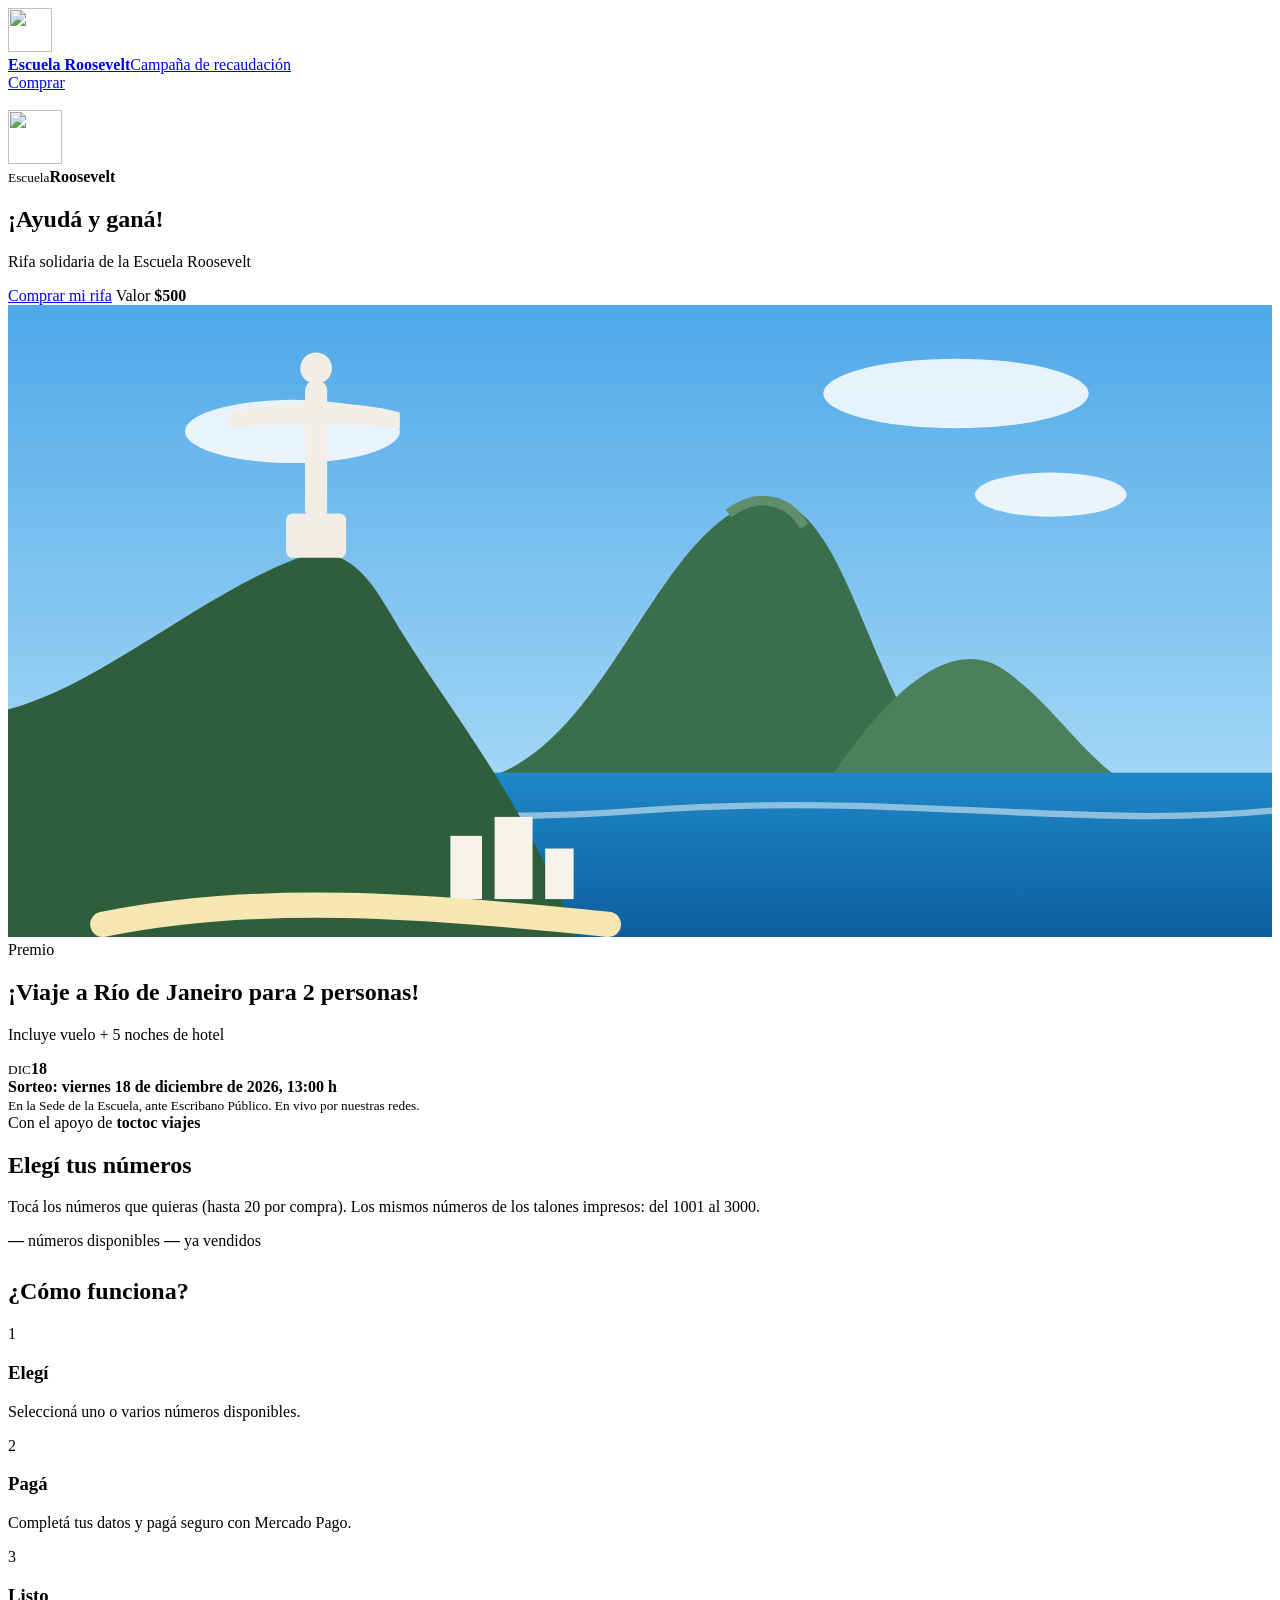
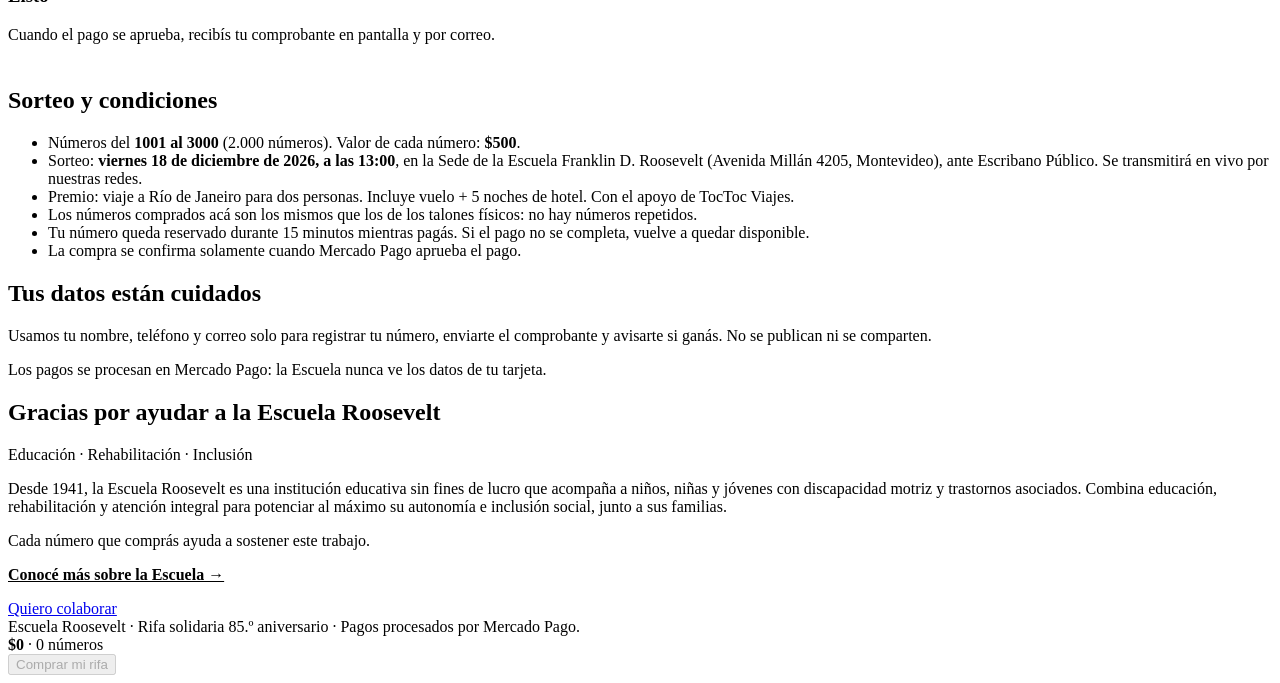
==== index.html @ 17afc17a "Add files via upload" ====
<!doctype html>
<html lang="es-UY">
<head>
  <meta charset="utf-8">
  <meta name="viewport" content="width=device-width, initial-scale=1, viewport-fit=cover">
  <title>¡Ayudá y ganá! · Rifa Escuela Roosevelt</title>
  <meta name="description" content="Rifa solidaria por los 85 años de la Escuela Roosevelt. Ganá un viaje a Río de Janeiro para dos personas. Cada número $500.">
  <meta property="og:title" content="¡Ayudá y ganá! · Rifa Escuela Roosevelt">
  <meta property="og:description" content="Viaje a Río de Janeiro para 2 personas. Elegí tu número desde $500 y pagá con Mercado Pago.">
  <meta property="og:type" content="website">
  <meta property="og:image" content="img/compartir.jpg">
  <meta name="theme-color" content="#0B3D91">
  <link rel="icon" href="img/logo.svg" type="image/svg+xml">
  <link rel="preconnect" href="https://fonts.googleapis.com">
  <link rel="preconnect" href="https://fonts.gstatic.com" crossorigin>
  <link href="https://fonts.googleapis.com/css2?family=Baloo+2:wght@700;800&family=Kaushan+Script&family=Nunito:wght@600;700;800&display=swap" rel="stylesheet">
  <link rel="stylesheet" href="css/estilos.css">
</head>
<body>
  <div id="vista-previa" class="banda-aviso" hidden>Vista previa: la página todavía no está conectada a la planilla. No se pueden hacer compras.</div>

  <header class="barra">
    <div class="contenedor">
      <a class="marca" href="./">
        <img src="img/logo.svg" alt="" width="44" height="44">
        <div><b>Escuela Roosevelt</b><span>Campaña de recaudación</span></div>
      </a>
      <nav>
        <a href="#numeros" class="btn btn-pri">Comprar</a>
      </nav>
    </div>
  </header>

  <main id="compra">
    <section class="heroe">
      <img class="hoja h1" src="img/hoja.svg" alt="">
      <img class="hoja h3" src="img/hoja.svg" alt="">
      <img class="hoja h2" src="img/hoja.svg" alt="">
      <div class="contenedor">
        <div>
          <div class="logo-escuela">
            <img src="img/logo.svg" alt="" width="54" height="54">
            <div><small>Escuela</small><b>Roosevelt</b></div>
          </div>
          <h1>¡Ayudá y ganá!</h1>
          <p class="sub"><span class="pildora">Rifa solidaria de la Escuela Roosevelt</span></p>
          <div class="heroe-acciones">
            <a href="#numeros" class="btn btn-pri btn-grande">Comprar mi rifa</a>
            <span class="precio-chip">Valor <b>$500</b></span>
          </div>
        </div>

        <aside class="premio" aria-labelledby="titulo-premio">
          <div class="postal">
            <svg viewBox="0 0 400 200" preserveAspectRatio="xMidYMid slice" aria-hidden="true">
              <defs>
                <linearGradient id="cielo" x1="0" y1="0" x2="0" y2="1"><stop offset="0" stop-color="#4FA8E8"/><stop offset="1" stop-color="#BFE6FA"/></linearGradient>
                <linearGradient id="mar" x1="0" y1="0" x2="0" y2="1"><stop offset="0" stop-color="#1E88C8"/><stop offset="1" stop-color="#0E5E9C"/></linearGradient>
              </defs>
              <rect width="400" height="200" fill="url(#cielo)"/>
              <g fill="#fff" opacity=".85"><ellipse cx="90" cy="40" rx="34" ry="10"/><ellipse cx="300" cy="28" rx="42" ry="11"/><ellipse cx="330" cy="60" rx="24" ry="7"/></g>
              <path d="M150 150 C190 140 205 70 238 62 C262 58 270 110 290 140 L300 150 Z" fill="#3B6E4C"/>
              <path d="M228 66 C236 60 246 60 252 70" stroke="#5E8F6A" stroke-width="3" fill="none"/>
              <path d="M260 150 C280 120 300 104 316 116 C330 126 340 142 352 150 Z" fill="#4C805A"/>
              <rect y="148" width="400" height="52" fill="url(#mar)"/>
              <path d="M0 160 C60 154 120 166 200 160 C280 154 340 166 400 160" stroke="#fff" stroke-width="2" opacity=".5" fill="none"/>
              <path d="M0 200 V128 C30 120 60 92 92 80 C104 76 112 82 120 96 C140 130 160 150 180 200 Z" fill="#2E5E3C"/>
              <g fill="#F2EEE6">
                <rect x="94" y="24" width="7" height="44" rx="3"/>
                <path d="M70 34 C84 30 110 30 124 34 L124 39 C110 37 84 37 70 39 Z"/>
                <circle cx="97.5" cy="20" r="5"/>
                <rect x="88" y="66" width="19" height="14" rx="2"/>
              </g>
              <g fill="#F7F3EA">
                <rect x="140" y="168" width="10" height="20"/><rect x="154" y="162" width="12" height="26"/><rect x="170" y="172" width="9" height="16"/>
              </g>
              <path d="M30 196 C80 186 130 190 190 196" stroke="#F7E7B0" stroke-width="8" stroke-linecap="round" fill="none"/>
            </svg>
            <img src="img/premio.jpg" alt="Río de Janeiro" onerror="this.remove()">
          </div>
          <div class="kicker">Premio</div>
          <h2 id="titulo-premio">¡Viaje a Río de Janeiro para 2 personas!</h2>
          <p class="incluye">Incluye vuelo + 5 noches de hotel</p>
          <div class="sorteo-fecha">
            <div class="cal" aria-hidden="true"><small>DIC</small><b>18</b></div>
            <div><b>Sorteo: viernes 18 de diciembre de 2026, 13:00 h</b><br><small>En la Sede de la Escuela, ante Escribano Público. En vivo por nuestras redes.</small></div>
          </div>
          <div class="apoyo">Con el apoyo de <b>toc<span>toc</span> viajes</b></div>
        </aside>
      </div>
    </section>

    <section class="seccion" id="numeros">
      <div class="contenedor">
        <h2>Elegí tus números</h2>
        <p class="bajada">Tocá los números que quieras (hasta 20 por compra). Los mismos números de los talones impresos: del 1001 al 3000.</p>
        <div class="progreso" aria-live="polite">
          <div class="cifras">
            <span><b id="cifra-disp">—</b> números disponibles</span>
            <span><b id="cifra-vend">—</b> ya vendidos</span>
          </div>
          <div class="barra-prog" role="progressbar" aria-label="Números vendidos" aria-valuemin="0" aria-valuemax="2000" aria-valuenow="0"><i id="prog"></i></div>
        </div>
        <div class="tarjeta">
          <div id="grilla"></div>
        </div>
      </div>
    </section>

    <section class="seccion" style="padding-top:8px">
      <div class="contenedor">
        <h2>¿Cómo funciona?</h2>
        <div class="pasos">
          <div class="paso"><div class="nro">1</div><div><h3>Elegí</h3><p>Seleccioná uno o varios números disponibles.</p></div></div>
          <div class="paso"><div class="nro">2</div><div><h3>Pagá</h3><p>Completá tus datos y pagá seguro con Mercado Pago.</p></div></div>
          <div class="paso"><div class="nro">3</div><div><h3>Listo</h3><p>Cuando el pago se aprueba, recibís tu comprobante en pantalla y por correo.</p></div></div>
        </div>
      </div>
    </section>

    <section class="seccion" id="condiciones" style="padding-top:8px">
      <div class="contenedor dos-col">
        <div class="tarjeta">
          <h2>Sorteo y condiciones</h2>
          <ul class="condiciones">
            <li>Números del <b>1001 al 3000</b> (2.000 números). Valor de cada número: <b>$500</b>.</li>
            <li>Sorteo: <b>viernes 18 de diciembre de 2026, a las 13:00</b>, en la Sede de la Escuela Franklin D. Roosevelt (Avenida Millán 4205, Montevideo), ante Escribano Público. Se transmitirá en vivo por nuestras redes.</li>
            <li>Premio: viaje a Río de Janeiro para dos personas. Incluye vuelo + 5 noches de hotel. Con el apoyo de TocToc Viajes.</li>
            <li>Los números comprados acá son los mismos que los de los talones físicos: no hay números repetidos.</li>
            <li>Tu número queda reservado durante 15 minutos mientras pagás. Si el pago no se completa, vuelve a quedar disponible.</li>
            <li>La compra se confirma solamente cuando Mercado Pago aprueba el pago.</li>
          </ul>
        </div>
        <div class="tarjeta">
          <h2>Tus datos están cuidados</h2>
          <p>Usamos tu nombre, teléfono y correo solo para registrar tu número, enviarte el comprobante y avisarte si ganás. No se publican ni se comparten.</p>
          <p>Los pagos se procesan en Mercado Pago: la Escuela nunca ve los datos de tu tarjeta.</p>
          <p id="contacto-wa" hidden>¿Dudas? <a target="_blank" rel="noopener">Escribinos por WhatsApp</a>.</p>
        </div>
      </div>
    </section>

    <section class="seccion escuela-banda">
      <div class="contenedor">
        <h2>Gracias por ayudar a la Escuela Roosevelt</h2>
        <p class="lema">Educación · Rehabilitación · Inclusión</p>
        <p>Desde 1941, la Escuela Roosevelt es una institución educativa sin fines de lucro que acompaña a niños, niñas y jóvenes con discapacidad motriz y trastornos asociados. Combina educación, rehabilitación y atención integral para potenciar al máximo su autonomía e inclusión social, junto a sus familias.</p>
        <p>Cada número que comprás ayuda a sostener este trabajo.</p>
        <p><a href="https://escuelaroosevelt.org.uy/" target="_blank" rel="noopener" style="color:var(--amarillo);font-weight:800">Conocé más sobre la Escuela →</a></p>
        <a href="https://escuelaroosevelt.org.uy/donaciones/" target="_blank" rel="noopener" class="btn btn-pri">Quiero colaborar</a>
      </div>
    </section>
  </main>

  <main id="resultado" class="resultado" hidden>
    <div class="contenedor" id="resultado-contenido"></div>
  </main>

  <footer class="pie">
    <div class="contenedor">
      Escuela Roosevelt · Rifa solidaria 85.º aniversario · Pagos procesados por Mercado Pago.
    </div>
  </footer>

  <div class="carrito" id="carrito" aria-live="polite">
    <div class="contenedor">
      <div class="resumen">
        <div><b id="carrito-total">$0</b> · <span id="carrito-cant">0 números</span></div>
        <div class="chips" id="carrito-chips"></div>
      </div>
      <button class="btn btn-pri btn-grande" id="btn-comprar" disabled>Comprar mi rifa</button>
    </div>
  </div>

  <dialog id="dlg-datos" aria-labelledby="dlg-titulo">
    <div class="dlg-cab">
      <div><div class="paso-ind">Paso 2 de 3</div><h2 id="dlg-titulo">Tus datos</h2></div>
      <button class="cerrar" type="button" aria-label="Cerrar" data-cerrar>×</button>
    </div>
    <form class="dlg-cuerpo" id="form-datos" novalidate>
      <div class="resumen-compra">
        <div class="fila"><span>Números</span><span id="dlg-numeros"></span></div>
        <div class="fila"><span>Total a pagar</span><span class="total" id="dlg-total"></span></div>
      </div>
      <div class="campo">
        <label for="f-nombre">Nombre y apellido</label>
        <input id="f-nombre" name="nombre" autocomplete="name" required maxlength="80">
      </div>
      <div class="campo">
        <label for="f-tel">Teléfono</label>
        <input id="f-tel" name="telefono" type="tel" inputmode="tel" autocomplete="tel" required placeholder="099 123 456" maxlength="25">
      </div>
      <div class="campo">
        <label for="f-email">Correo electrónico</label>
        <input id="f-email" name="email" type="email" inputmode="email" autocomplete="email" required maxlength="100">
        <small>Te enviamos el comprobante a este correo.</small>
      </div>
      <input class="trampa" name="web" tabindex="-1" autocomplete="off" aria-hidden="true">
      <label class="check" style="margin-bottom:16px"><input type="checkbox" id="f-acepto" required> Acepto que la Escuela use mis datos para registrar mi compra.</label>
      <button class="btn btn-pri btn-grande btn-bloque" type="submit" id="btn-pagar">Pagar con Mercado Pago</button>
      <p class="nota">Vas a ir a Mercado Pago para pagar. Tus números quedan reservados durante 15 minutos.</p>
    </form>
  </dialog>

  <script src="js/config.js"></script>
  <script src="js/comun.js"></script>
  <script src="js/publico.js"></script>
</body>
</html>
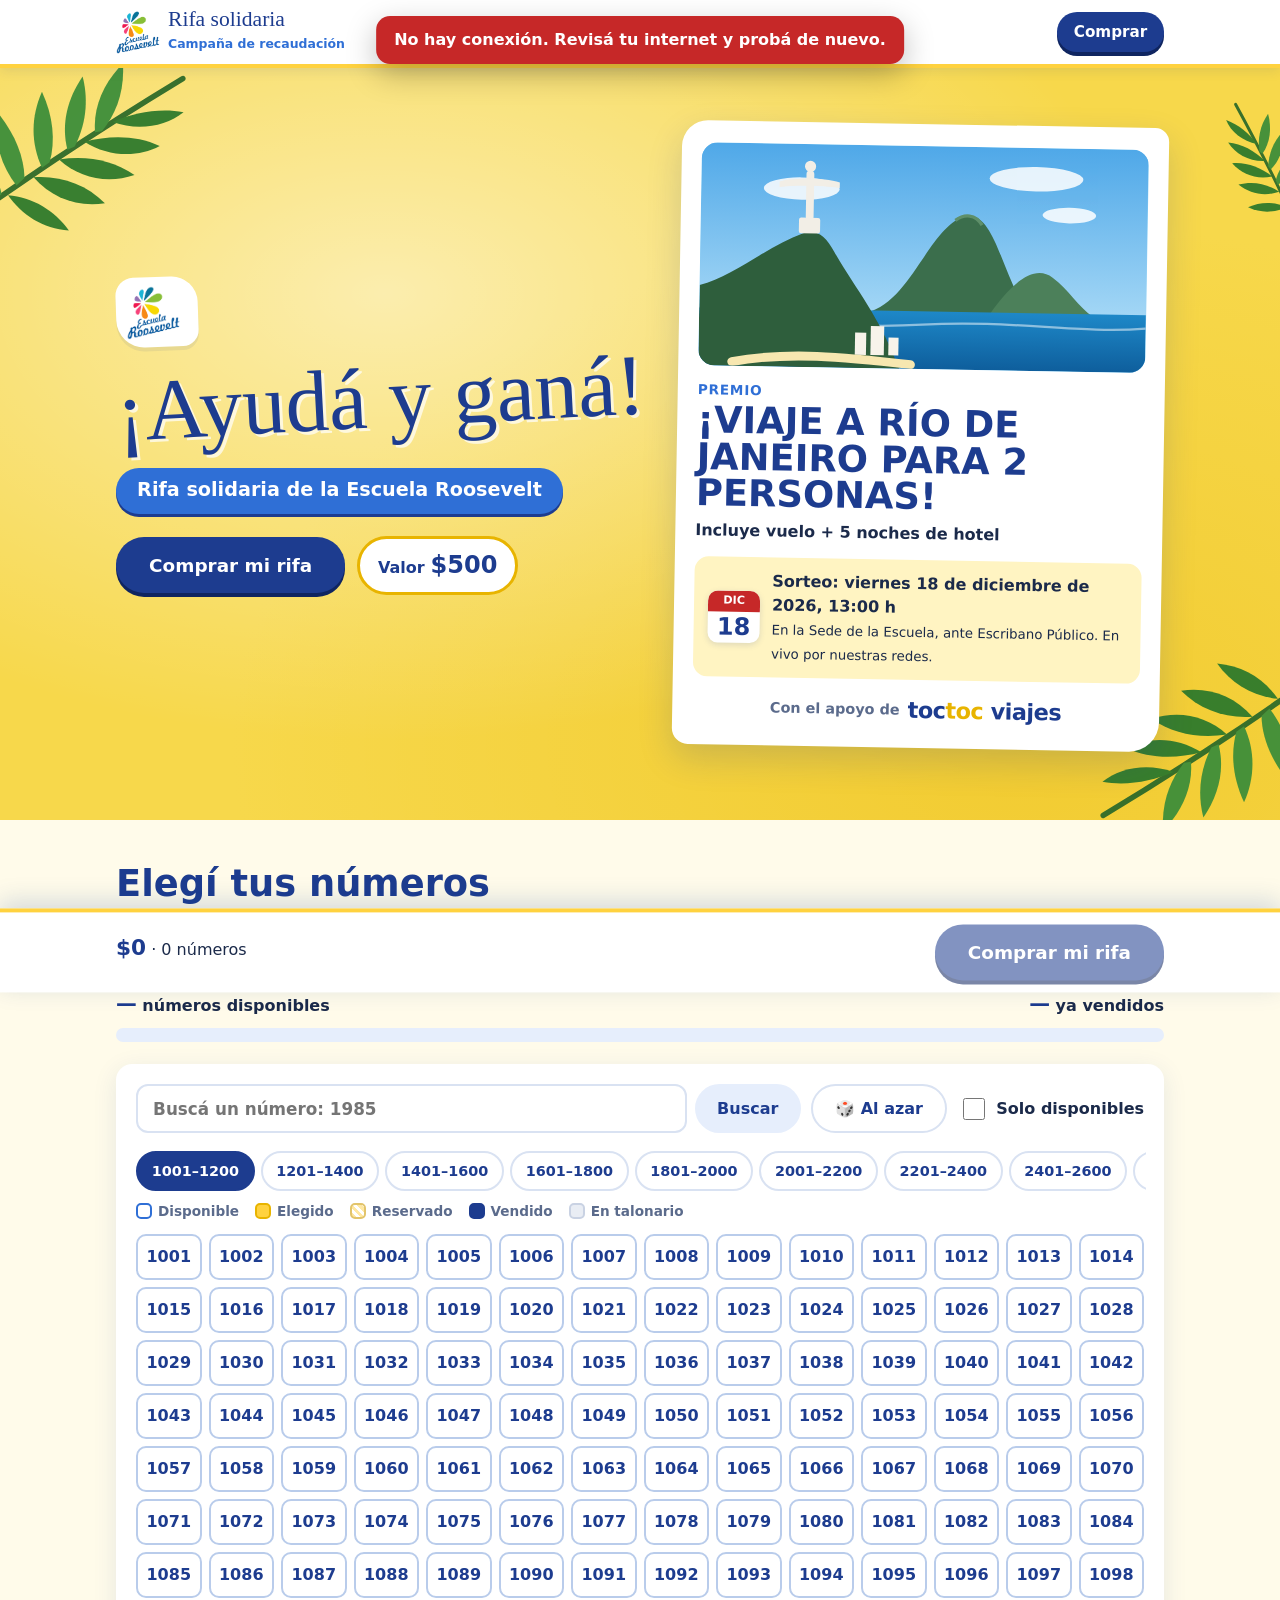
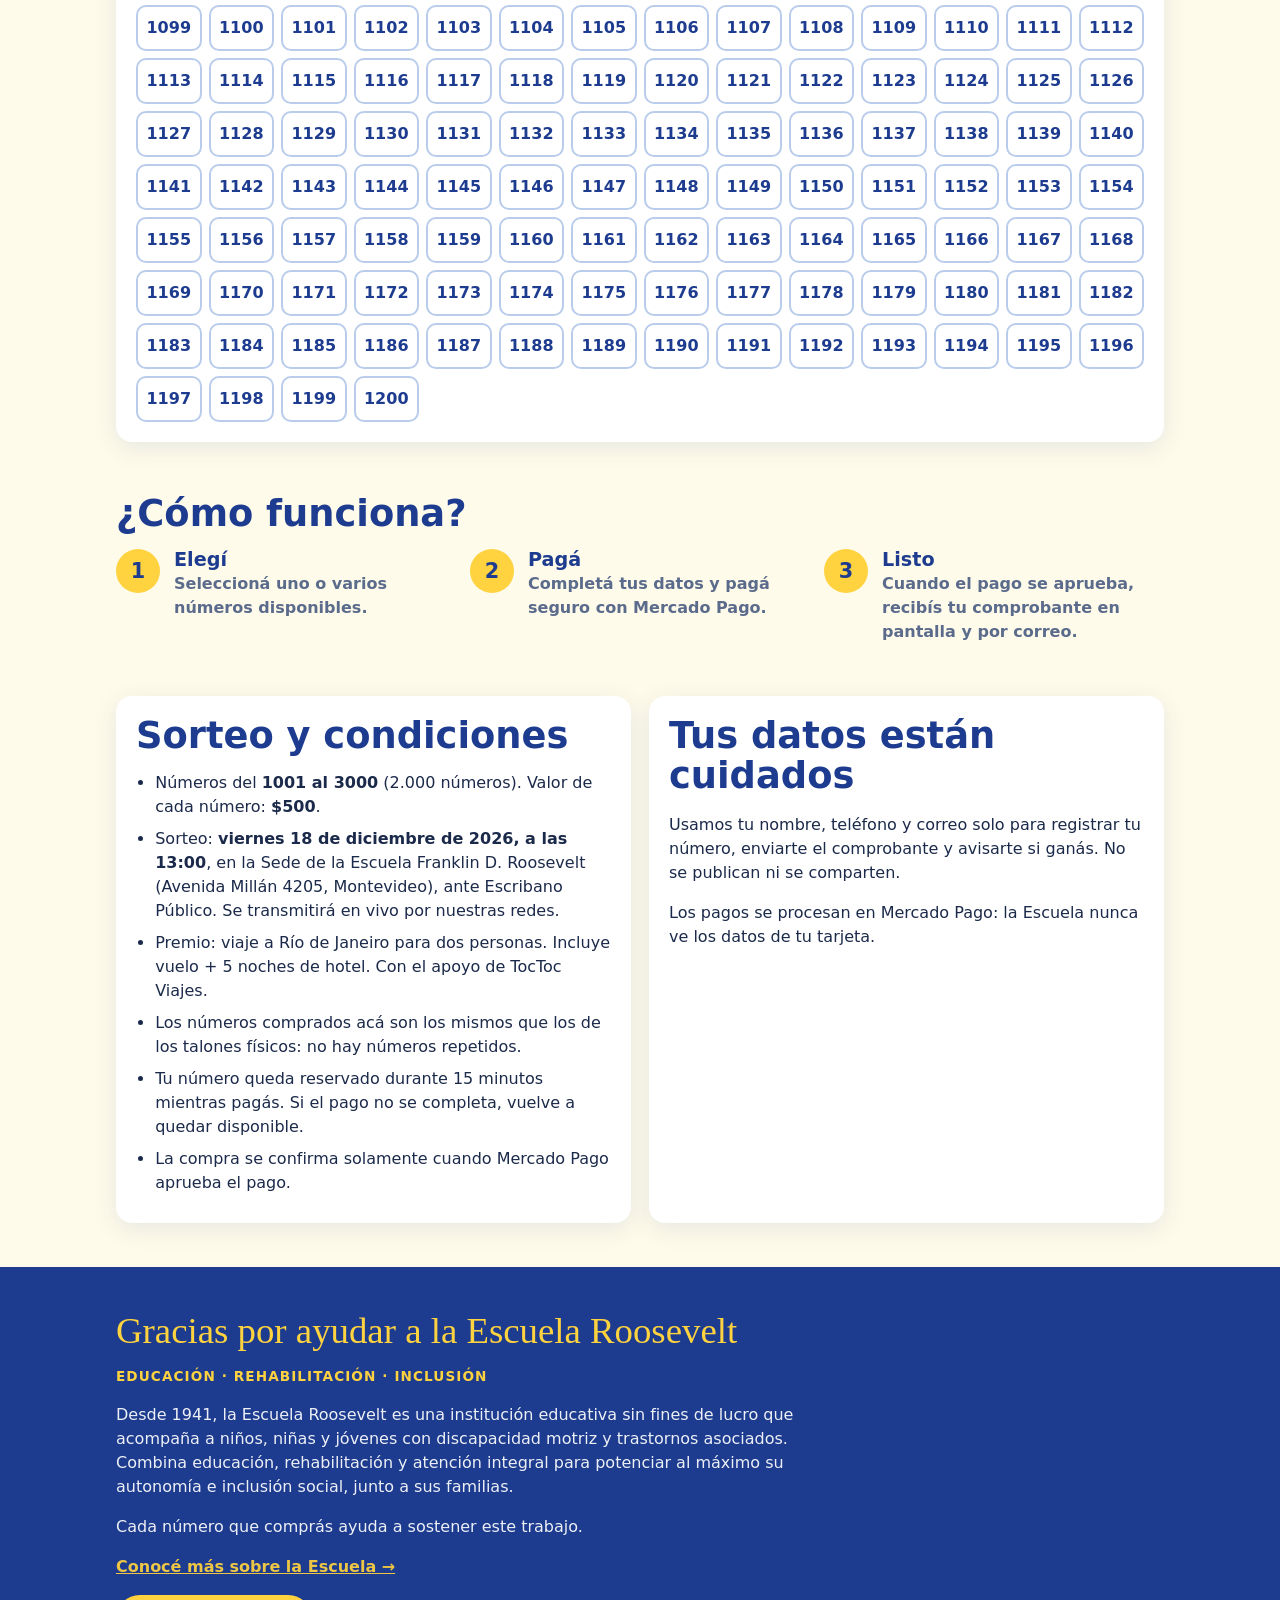
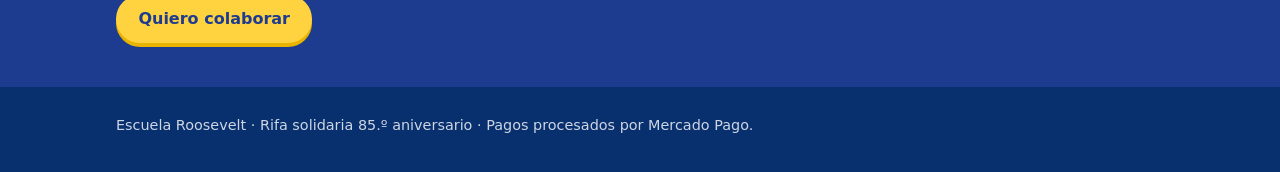
==== commit 0842f1b3: "Add files via upload" ====
--- a/index.html
+++ b/index.html
@@ -10,7 +10,7 @@
   <meta property="og:type" content="website">
   <meta property="og:image" content="img/compartir.jpg">
   <meta name="theme-color" content="#0B3D91">
-  <link rel="icon" href="img/logo.svg" type="image/svg+xml">
+  <link rel="icon" href="img/logo.png" type="image/png">
   <link rel="preconnect" href="https://fonts.googleapis.com">
   <link rel="preconnect" href="https://fonts.gstatic.com" crossorigin>
   <link href="https://fonts.googleapis.com/css2?family=Baloo+2:wght@700;800&family=Kaushan+Script&family=Nunito:wght@600;700;800&display=swap" rel="stylesheet">
@@ -22,8 +22,8 @@
   <header class="barra">
     <div class="contenedor">
       <a class="marca" href="./">
-        <img src="img/logo.svg" alt="" width="44" height="44">
-        <div><b>Escuela Roosevelt</b><span>Campaña de recaudación</span></div>
+        <img src="img/logo.png" alt="Escuela Roosevelt" width="52" height="52">
+        <div><b>Rifa solidaria</b><span>Campaña de recaudación</span></div>
       </a>
       <nav>
         <a href="#numeros" class="btn btn-pri">Comprar</a>
@@ -39,8 +39,7 @@
       <div class="contenedor">
         <div>
           <div class="logo-escuela">
-            <img src="img/logo.svg" alt="" width="54" height="54">
-            <div><small>Escuela</small><b>Roosevelt</b></div>
+            <img src="img/logo.png" alt="Escuela Roosevelt" width="150" height="151">
           </div>
           <h1>¡Ayudá y ganá!</h1>
           <p class="sub"><span class="pildora">Rifa solidaria de la Escuela Roosevelt</span></p>
--- a/css/estilos.css
+++ b/css/estilos.css
@@ -0,0 +1,400 @@
+:root {
+  /* Colores tomados del talón impreso */
+  --azul-osc: #1D3C8F;
+  --azul: #2F6FD6;
+  --azul-claro: #E6EEFC;
+  --amarillo: #FFD23F;
+  --amarillo-osc: #E8B400;
+  --amarillo-fondo: #F7D84B;
+  --amarillo-suave: #FFF4C2;
+  --blanco: #FFFFFF;
+  --fondo: #FFFBEA;
+  --texto: #1B2A4A;
+  --texto-suave: #5B6B8C;
+  --borde: #D9E2F2;
+  --verde: #1E8E3E;
+  --verde-claro: #E3F4E8;
+  --rojo: #C62828;
+  --rojo-claro: #FDECEC;
+  --gris: #A9B4C8;
+  --radio: 16px;
+  --sombra: 0 6px 24px rgba(11, 61, 145, .10);
+  --fuente-titulo: 'Baloo 2', 'Nunito', system-ui, sans-serif;
+  --fuente-script: 'Kaushan Script', 'Brush Script MT', cursive;
+  --fuente: 'Nunito', system-ui, -apple-system, 'Segoe UI', Roboto, sans-serif;
+}
+
+* { box-sizing: border-box; }
+html { scroll-behavior: smooth; }
+body {
+  margin: 0;
+  font-family: var(--fuente);
+  color: var(--texto);
+  background: var(--fondo);
+  line-height: 1.5;
+  -webkit-font-smoothing: antialiased;
+}
+img { max-width: 100%; display: block; }
+h1, h2, h3 { font-family: var(--fuente-titulo); line-height: 1.1; margin: 0 0 .4em; color: var(--azul-osc); }
+a { color: var(--azul); }
+.sr { position: absolute; width: 1px; height: 1px; overflow: hidden; clip: rect(0 0 0 0); white-space: nowrap; }
+.contenedor { width: 100%; max-width: 1080px; margin: 0 auto; padding: 0 16px; }
+[hidden] { display: none !important; }
+
+/* ---------- Botones y formularios ---------- */
+.btn {
+  display: inline-flex; align-items: center; justify-content: center; gap: .5em;
+  font: 800 1rem var(--fuente); border: 0; border-radius: 999px; padding: .8em 1.4em;
+  cursor: pointer; text-decoration: none; transition: transform .15s, box-shadow .15s, background .15s;
+  min-height: 48px;
+}
+.btn:active { transform: scale(.97); }
+.btn:disabled { opacity: .55; cursor: not-allowed; transform: none; }
+.btn-pri { background: var(--azul-osc); color: #fff; box-shadow: 0 4px 0 #0F2560; }
+.btn-pri:hover:not(:disabled) { background: var(--azul); }
+.btn-azul { background: var(--azul-osc); color: #fff; }
+.btn-azul:hover:not(:disabled) { background: var(--azul); }
+.btn-sec { background: var(--azul-claro); color: var(--azul-osc); }
+.btn-ghost { background: transparent; color: var(--azul-osc); border: 2px solid var(--borde); }
+.btn-peligro { background: var(--rojo-claro); color: var(--rojo); }
+.btn-grande { font-size: 1.15rem; padding: .9em 1.8em; min-height: 56px; }
+.btn-chico { min-height: 36px; padding: .4em .9em; font-size: .9rem; }
+.btn-bloque { width: 100%; }
+
+.campo { display: flex; flex-direction: column; gap: 6px; margin-bottom: 14px; }
+.campo label { font-weight: 700; font-size: .95rem; }
+.campo small { color: var(--texto-suave); }
+input[type=text], input[type=tel], input[type=email], input[type=password], input[type=number], input:not([type]), select, textarea {
+  font: 600 1rem var(--fuente); color: var(--texto); background: #fff;
+  border: 2px solid var(--borde); border-radius: 12px; padding: .75em .9em; width: 100%; min-height: 48px;
+}
+input:focus, select:focus, textarea:focus { outline: none; border-color: var(--azul); box-shadow: 0 0 0 4px rgba(21, 101, 192, .15); }
+.check { display: inline-flex; align-items: center; gap: 8px; font-weight: 700; cursor: pointer; }
+.check input { width: 22px; height: 22px; accent-color: var(--azul-osc); }
+:focus-visible { outline: 3px solid var(--amarillo); outline-offset: 2px; }
+
+.spinner {
+  width: 1em; height: 1em; border-radius: 50%; display: inline-block;
+  border: 3px solid currentColor; border-right-color: transparent; animation: girar .7s linear infinite;
+}
+.spinner.grande { width: 48px; height: 48px; border-width: 5px; color: var(--azul); }
+@keyframes girar { to { transform: rotate(360deg); } }
+
+/* ---------- Encabezado ---------- */
+.barra {
+  background: #fff; color: var(--azul-osc); position: sticky; top: 0; z-index: 30;
+  border-bottom: 4px solid var(--amarillo); box-shadow: 0 2px 12px rgba(29, 60, 143, .12);
+}
+.barra .contenedor { display: flex; align-items: center; gap: 12px; min-height: 64px; }
+.marca { display: flex; align-items: center; gap: 8px; color: var(--azul-osc); text-decoration: none; }
+.marca img { width: 44px; height: 44px; }
+.marca b { font-family: var(--fuente-script); font-weight: 400; font-size: 1.35rem; line-height: 1; display: block; }
+.marca span { font-size: .78rem; font-weight: 800; color: var(--azul); white-space: nowrap; }
+.marca b { white-space: nowrap; }
+@media (max-width: 400px) {
+  .marca span { display: none; }
+  .marca b { font-size: 1.15rem; }
+  .marca img { width: 36px; height: 36px; }
+  .barra nav a.btn { padding: .45em .9em; }
+}
+.barra nav { margin-left: auto; display: flex; gap: 6px; align-items: center; }
+.barra nav a { color: var(--azul-osc); text-decoration: none; font-weight: 800; padding: 8px 12px; border-radius: 999px; font-size: .95rem; }
+.barra nav a:hover { background: var(--azul-claro); }
+.barra .btn-pri { min-height: 40px; padding: .5em 1.1em; color: #fff; }
+.barra .btn-pri:hover { background: var(--azul); }
+
+/* ---------- Héroe (inspirado en el talón impreso) ---------- */
+.heroe {
+  position: relative; overflow: hidden; color: var(--azul-osc);
+  background:
+    radial-gradient(ellipse at 30% 30%, rgba(255, 255, 255, .55), transparent 60%),
+    radial-gradient(ellipse at 80% 90%, rgba(232, 180, 0, .35), transparent 55%),
+    var(--amarillo-fondo);
+}
+.heroe .contenedor { position: relative; z-index: 2; display: grid; gap: 26px; padding-top: 34px; padding-bottom: 48px; }
+.hoja { position: absolute; z-index: 1; width: 150px; height: 150px; pointer-events: none; opacity: .95; }
+.hoja.h1 { left: -40px; top: -30px; transform: rotate(10deg); }
+.hoja.h2 { right: -46px; bottom: -36px; transform: rotate(190deg); }
+.hoja.h3 { right: -50px; top: 40px; transform: scaleX(-1) rotate(-20deg); width: 120px; height: 120px; }
+.logo-escuela {
+  display: inline-flex; align-items: center; gap: 8px; background: #fff; padding: 8px 18px 8px 10px;
+  border-radius: 18px 26px 16px 28px; box-shadow: 0 4px 0 rgba(29, 60, 143, .08); transform: rotate(-2deg);
+}
+.logo-escuela img { width: 54px; height: 54px; }
+.logo-escuela div { font-family: var(--fuente-script); line-height: .95; color: var(--azul-osc); }
+.logo-escuela small { display: block; font-size: 1.05rem; }
+.logo-escuela b { display: block; font-weight: 400; font-size: 1.7rem; }
+.heroe h1 {
+  font-family: var(--fuente-script); font-weight: 400; color: var(--azul-osc);
+  font-size: clamp(3rem, 12vw, 5.4rem); margin: 18px 0 8px; transform: rotate(-3deg); transform-origin: left;
+  text-shadow: 3px 3px 0 rgba(255, 255, 255, .7);
+}
+.pildora {
+  display: inline-block; background: var(--azul); color: #fff; font-weight: 800; border-radius: 999px;
+  padding: .45em 1.1em; font-size: clamp(1rem, 3.6vw, 1.2rem); box-shadow: 0 3px 0 var(--azul-osc);
+}
+.heroe .sub { margin: 0 0 22px; }
+.heroe-acciones { display: flex; flex-wrap: wrap; gap: 12px; align-items: center; }
+.precio-chip {
+  display: inline-flex; align-items: baseline; gap: 6px; font-weight: 800;
+  background: #fff; color: var(--azul-osc); border-radius: 999px; padding: .55em 1.1em; border: 3px solid var(--amarillo-osc);
+}
+.precio-chip b { font-family: var(--fuente-titulo); font-size: 1.5rem; }
+
+.premio {
+  background: #fff; color: var(--texto); padding: 22px 20px 20px; align-self: start;
+  border-radius: 26px 14px 30px 16px; box-shadow: 0 14px 34px rgba(29, 60, 143, .18); transform: rotate(1deg);
+}
+.premio .kicker { font-weight: 800; color: var(--azul); font-size: .85rem; text-transform: uppercase; letter-spacing: .06em; }
+.premio h2 {
+  font-family: var(--fuente-titulo); font-weight: 800; text-transform: uppercase; color: var(--azul-osc);
+  font-size: clamp(1.7rem, 6.5vw, 2.3rem); line-height: 1; margin: 2px 0 6px;
+}
+.premio .incluye { font-weight: 800; margin: 0 0 14px; }
+.postal { position: relative; border-radius: 16px; overflow: hidden; margin-bottom: 14px; aspect-ratio: 16 / 8; background: #8FD0F5; }
+.postal svg, .postal img { position: absolute; inset: 0; width: 100%; height: 100%; object-fit: cover; }
+.sorteo-fecha {
+  display: flex; gap: 12px; align-items: center; background: var(--amarillo-suave); border-radius: 14px; padding: 12px 14px;
+}
+.sorteo-fecha .cal {
+  flex: none; width: 52px; text-align: center; background: #fff; border-radius: 10px; overflow: hidden;
+  font-weight: 800; box-shadow: 0 2px 6px rgba(29, 60, 143, .15);
+}
+.sorteo-fecha .cal small { display: block; background: var(--rojo); color: #fff; font-size: .7rem; padding: 2px 0; }
+.sorteo-fecha .cal b { display: block; font-family: var(--fuente-titulo); font-size: 1.5rem; color: var(--azul-osc); line-height: 1.3; }
+.apoyo { display: flex; align-items: center; gap: 8px; justify-content: center; margin-top: 14px; font-weight: 700; color: var(--texto-suave); font-size: .9rem; }
+.apoyo b { font-family: var(--fuente-titulo); font-size: 1.4rem; color: var(--azul-osc); letter-spacing: -.5px; }
+.apoyo b span { color: var(--amarillo-osc); }
+
+@media (min-width: 860px) {
+  .heroe .contenedor { grid-template-columns: 1.1fr 1fr; align-items: center; padding-top: 56px; padding-bottom: 72px; }
+  .hoja { width: 220px; height: 220px; }
+}
+section[id] { scroll-margin-top: 76px; }
+
+/* ---------- Secciones ---------- */
+.seccion { padding: 44px 0; }
+.seccion h2 { font-size: clamp(1.7rem, 5vw, 2.3rem); }
+.seccion .bajada { color: var(--texto-suave); font-weight: 600; margin: 0 0 22px; }
+.tarjeta { background: #fff; border-radius: var(--radio); box-shadow: var(--sombra); padding: 20px; }
+
+.progreso { margin: 0 0 22px; }
+.progreso .cifras { display: flex; justify-content: space-between; flex-wrap: wrap; gap: 8px; font-weight: 800; margin-bottom: 8px; }
+.progreso .cifras b { color: var(--azul-osc); font-family: var(--fuente-titulo); font-size: 1.3rem; }
+.barra-prog { height: 14px; background: var(--azul-claro); border-radius: 999px; overflow: hidden; }
+.barra-prog i { display: block; height: 100%; width: 0; background: linear-gradient(90deg, var(--amarillo), var(--amarillo-osc)); border-radius: 999px; transition: width .8s; }
+
+/* ---------- Grilla de números ---------- */
+.grilla-herramientas { display: flex; flex-wrap: wrap; gap: 10px; justify-content: space-between; margin-bottom: 14px; }
+.buscador { display: flex; gap: 8px; flex: 1 1 300px; }
+.buscador input { flex: 1; font-size: 1.05rem; }
+.grilla-acciones { display: flex; gap: 12px; align-items: center; flex-wrap: wrap; }
+.tabs {
+  display: flex; gap: 6px; overflow-x: auto; padding: 4px 2px 10px; margin: 0 -2px;
+  scrollbar-width: thin; -webkit-overflow-scrolling: touch;
+}
+.tab {
+  flex: none; font: 800 .9rem var(--fuente); border: 2px solid var(--borde); background: #fff; color: var(--azul-osc);
+  border-radius: 999px; padding: .45em .95em; cursor: pointer; min-height: 40px;
+}
+.tab.activo { background: var(--azul-osc); border-color: var(--azul-osc); color: #fff; }
+.leyenda { display: flex; flex-wrap: wrap; gap: 6px 16px; font-size: .85rem; font-weight: 700; color: var(--texto-suave); margin-bottom: 12px; }
+.leyenda span { display: inline-flex; align-items: center; gap: 6px; }
+.n-ej { width: 16px; height: 16px; border-radius: 5px; display: inline-block; border: 2px solid var(--azul); background: #fff; }
+.n-ej.sel { background: var(--amarillo); border-color: var(--amarillo-osc); }
+.n-ej.r { background: repeating-linear-gradient(45deg, #FFE8A3, #FFE8A3 3px, #fff 3px, #fff 6px); border-color: #E2C46B; }
+.n-ej.v { background: var(--azul-osc); border-color: var(--azul-osc); }
+.n-ej.a { background: #E9EDF4; border-color: #C9D2E3; }
+.n-ej.m { background: var(--verde-claro); border-color: var(--verde); }
+
+.numeros { display: grid; grid-template-columns: repeat(auto-fill, minmax(62px, 1fr)); gap: 7px; }
+.n {
+  font: 800 1rem var(--fuente); min-height: 46px; border-radius: 10px; cursor: pointer;
+  border: 2px solid #B9CCEB; background: #fff; color: var(--azul-osc); transition: transform .1s, background .1s;
+  font-variant-numeric: tabular-nums;
+}
+.n:hover:not(:disabled) { border-color: var(--azul); transform: translateY(-1px); }
+.n.sel { background: var(--amarillo); border-color: var(--amarillo-osc); color: var(--azul-osc); box-shadow: 0 3px 0 var(--amarillo-osc); }
+.n.m { background: var(--verde-claro); border-color: var(--verde); }
+.n.m.sel { background: var(--amarillo); border-color: var(--amarillo-osc); }
+.n.r { background: repeating-linear-gradient(45deg, #FFF3CC, #FFF3CC 6px, #fff 6px, #fff 12px); border-color: #EAD38A; color: #9A8650; cursor: not-allowed; }
+.n.v { background: var(--azul-osc); border-color: var(--azul-osc); color: rgba(255, 255, 255, .55); cursor: not-allowed; text-decoration: line-through; }
+.n.a { background: #EEF1F6; border-color: #DDE3EE; color: #9AA6BC; cursor: not-allowed; }
+.n.destello { animation: destello 1.5s; }
+@keyframes destello { 0%, 100% { box-shadow: 0 0 0 0 rgba(255, 199, 44, 0); } 30% { box-shadow: 0 0 0 6px rgba(255, 199, 44, .9); } }
+.vacio { grid-column: 1 / -1; color: var(--texto-suave); font-weight: 700; text-align: center; padding: 20px; }
+
+/* ---------- Carrito fijo ---------- */
+.carrito {
+  position: fixed; left: 0; right: 0; bottom: 0; z-index: 40; background: #fff;
+  box-shadow: 0 -6px 24px rgba(11, 61, 145, .18); border-top: 4px solid var(--amarillo);
+  transform: translateY(110%); transition: transform .25s;
+}
+.carrito.visible { transform: none; }
+.carrito .contenedor { display: flex; align-items: center; gap: 12px; padding-top: 12px; padding-bottom: 12px; }
+.carrito .resumen { flex: 1; min-width: 0; }
+.carrito .resumen b { font-family: var(--fuente-titulo); font-size: 1.35rem; color: var(--azul-osc); }
+.chips { display: flex; gap: 6px; overflow-x: auto; padding: 4px 0; scrollbar-width: none; }
+.chip {
+  flex: none; display: inline-flex; align-items: center; gap: 4px; background: var(--amarillo); color: var(--azul-osc);
+  border: 0; border-radius: 999px; padding: 3px 6px 3px 10px; font: 800 .9rem var(--fuente); cursor: pointer;
+}
+.chip::after { content: '×'; font-size: 1.1rem; line-height: 1; padding: 0 2px; }
+body.con-carrito { padding-bottom: 110px; }
+@media (max-width: 520px) {
+  .carrito .contenedor { flex-wrap: wrap; gap: 6px; padding-top: 10px; padding-bottom: 10px; }
+  .carrito .resumen { flex-basis: 100%; }
+  .carrito .btn { width: 100%; min-height: 50px; font-size: 1.05rem; }
+  body.con-carrito { padding-bottom: 160px; }
+}
+
+/* ---------- Pasos / info ---------- */
+.pasos { display: grid; gap: 14px; }
+@media (min-width: 760px) { .pasos { grid-template-columns: repeat(3, 1fr); } }
+.paso { display: flex; gap: 14px; align-items: flex-start; }
+.paso .nro {
+  flex: none; width: 44px; height: 44px; border-radius: 50%; background: var(--amarillo); color: var(--azul-osc);
+  display: grid; place-items: center; font: 800 1.3rem var(--fuente-titulo);
+}
+.paso h3 { font-size: 1.2rem; margin-bottom: 2px; }
+.paso p { margin: 0; color: var(--texto-suave); font-weight: 600; }
+
+.dos-col { display: grid; gap: 18px; }
+@media (min-width: 860px) { .dos-col { grid-template-columns: 1fr 1fr; } }
+.condiciones { padding-left: 1.2em; margin: 0; }
+.condiciones li { margin-bottom: 8px; }
+.escuela-banda { background: var(--azul-osc); color: #fff; }
+.escuela-banda h2 { color: var(--amarillo); font-family: var(--fuente-script); font-weight: 400; }
+.escuela-banda .btn-pri { background: var(--amarillo); color: var(--azul-osc); box-shadow: 0 4px 0 var(--amarillo-osc); }
+.escuela-banda p { opacity: .92; max-width: 720px; }
+.escuela-banda .lema { font-weight: 800; letter-spacing: .08em; text-transform: uppercase; font-size: .85rem; color: var(--amarillo); opacity: 1; }
+.pie { background: #08306f; color: rgba(255, 255, 255, .8); padding: 28px 0 36px; font-size: .9rem; }
+.pie a { color: var(--amarillo); }
+
+/* ---------- Diálogo ---------- */
+dialog {
+  border: 0; padding: 0; border-radius: 22px; width: min(520px, calc(100vw - 24px)); max-height: calc(100dvh - 24px);
+  box-shadow: 0 30px 80px rgba(0, 0, 0, .35); color: var(--texto);
+}
+dialog::backdrop { background: rgba(8, 30, 70, .6); }
+.dlg-cab { background: var(--azul-osc); color: #fff; padding: 18px 20px; display: flex; align-items: center; gap: 12px; }
+.dlg-cab h2 { color: #fff; margin: 0; font-size: 1.4rem; }
+.dlg-cab .cerrar { margin-left: auto; background: rgba(255, 255, 255, .15); color: #fff; border: 0; width: 40px; height: 40px; border-radius: 50%; font-size: 1.4rem; cursor: pointer; }
+.dlg-cuerpo { padding: 20px; }
+.paso-ind { font-size: .8rem; font-weight: 800; opacity: .8; text-transform: uppercase; letter-spacing: .06em; }
+.resumen-compra { background: var(--azul-claro); border-radius: 14px; padding: 12px 14px; margin-bottom: 16px; }
+.resumen-compra .fila { display: flex; justify-content: space-between; font-weight: 700; }
+.resumen-compra .total { font-family: var(--fuente-titulo); font-size: 1.4rem; color: var(--azul-osc); }
+.nota { font-size: .85rem; color: var(--texto-suave); margin: 10px 0 0; }
+.trampa { position: absolute; left: -9999px; }
+.mp-logo { display: inline-flex; align-items: center; gap: 6px; font-weight: 800; }
+
+/* ---------- Resultado / comprobante ---------- */
+.resultado { min-height: 70vh; padding: 36px 0 60px; }
+.estado-caja { text-align: center; max-width: 560px; margin: 0 auto; }
+.estado-caja .icono { font-size: 64px; line-height: 1; margin-bottom: 10px; }
+.estado-caja .spinner { margin: 10px auto 18px; }
+.estado-caja .acciones { display: flex; flex-wrap: wrap; gap: 10px; justify-content: center; margin-top: 18px; }
+
+.comprobante {
+  background: #fff; border-radius: 22px; box-shadow: var(--sombra); overflow: hidden; max-width: 560px; margin: 0 auto;
+  border: 1px solid var(--borde);
+}
+.comprobante header { background: var(--azul-osc); color: #fff; display: flex; gap: 12px; align-items: center; padding: 16px 18px; }
+.comprobante header h2 { color: #fff; margin: 0; font-size: 1.35rem; }
+.comp-esc { font-family: var(--fuente-script); font-size: 1.05rem; }
+.comprobante header img { background: #fff; border-radius: 14px; padding: 4px; }
+.sello { margin-left: auto; background: var(--verde); color: #fff; border-radius: 999px; padding: 4px 10px; font-weight: 800; font-size: .8rem; white-space: nowrap; }
+.comp-nombre { font: 800 1.25rem var(--fuente-titulo); margin: 18px 18px 6px; color: var(--azul-osc); }
+.comp-numeros { display: flex; flex-wrap: wrap; gap: 8px; padding: 0 18px; }
+.comp-numeros span {
+  background: var(--amarillo); color: var(--azul-osc); font: 800 1.6rem var(--fuente-titulo); padding: 6px 16px;
+  border-radius: 12px; font-variant-numeric: tabular-nums;
+}
+.comprobante dl { display: grid; grid-template-columns: 1fr 1fr; gap: 10px; margin: 18px; }
+.comprobante dl div { background: var(--fondo); border-radius: 10px; padding: 8px 12px; }
+.comprobante dt { font-size: .75rem; font-weight: 800; color: var(--texto-suave); text-transform: uppercase; }
+.comprobante dd { margin: 0; font-weight: 800; word-break: break-all; }
+.comp-premio { margin: 0; padding: 14px 18px; background: var(--azul-claro); font-weight: 700; }
+
+/* ---------- Aviso ---------- */
+.aviso {
+  position: fixed; left: 50%; top: 16px; transform: translate(-50%, -150%); z-index: 100;
+  background: var(--azul-osc); color: #fff; padding: 12px 18px; border-radius: 14px; font-weight: 700;
+  box-shadow: 0 10px 30px rgba(0, 0, 0, .25); transition: transform .25s; max-width: calc(100vw - 32px);
+}
+.aviso.visible { transform: translate(-50%, 0); }
+.aviso.error { background: var(--rojo); }
+.aviso.ok { background: var(--verde); }
+
+.banda-aviso { background: var(--amarillo); color: var(--azul-osc); font-weight: 800; text-align: center; padding: 10px 16px; }
+
+/* ---------- Paneles (vendedores / administración) ---------- */
+.panel-body { background: var(--fondo); }
+.login { max-width: 420px; margin: 48px auto; }
+.login .tarjeta { padding: 26px; }
+.login h1 { font-size: 1.9rem; }
+.pestanas { display: flex; gap: 6px; overflow-x: auto; padding: 14px 0 6px; scrollbar-width: thin; }
+.pestanas button {
+  flex: none; font: 800 .95rem var(--fuente); border: 0; background: #fff; color: var(--azul-osc); border-radius: 999px;
+  padding: .55em 1.1em; cursor: pointer; box-shadow: 0 1px 4px rgba(11, 61, 145, .12); min-height: 42px;
+}
+.pestanas button.activo { background: var(--azul-osc); color: #fff; }
+.vista { padding-top: 14px; padding-bottom: 40px; }
+.kpis { display: grid; grid-template-columns: repeat(2, 1fr); gap: 10px; margin-bottom: 16px; }
+@media (min-width: 760px) { .kpis { grid-template-columns: repeat(4, 1fr); } }
+.kpi { background: #fff; border-radius: 14px; padding: 14px; box-shadow: var(--sombra); }
+.kpi small { display: block; font-weight: 800; color: var(--texto-suave); font-size: .78rem; text-transform: uppercase; letter-spacing: .04em; }
+.kpi b { font: 800 1.6rem var(--fuente-titulo); color: var(--azul-osc); font-variant-numeric: tabular-nums; }
+.kpi.destacado { background: var(--azul-osc); }
+.kpi.destacado small { color: rgba(255, 255, 255, .8); }
+.kpi.destacado b { color: var(--amarillo); }
+.segmentado { display: grid; grid-template-columns: 1fr 1fr; gap: 8px; margin-bottom: 14px; }
+.segmentado label {
+  border: 2px solid var(--borde); border-radius: 14px; padding: 12px; text-align: center; font-weight: 800; cursor: pointer;
+  background: #fff; display: flex; flex-direction: column; align-items: center; gap: 4px;
+}
+.segmentado input { position: absolute; opacity: 0; }
+.segmentado label:has(input:checked) { border-color: var(--azul-osc); background: var(--azul-claro); box-shadow: inset 0 0 0 1px var(--azul-osc); }
+.segmentado label span { font-size: 1.6rem; }
+.confirmacion-efectivo { background: var(--verde-claro); border: 2px solid var(--verde); border-radius: 14px; padding: 12px; margin-bottom: 14px; }
+
+.tabla-envoltura { overflow-x: auto; background: #fff; border-radius: 14px; box-shadow: var(--sombra); }
+table { width: 100%; border-collapse: collapse; font-size: .92rem; }
+th, td { padding: 10px 12px; text-align: left; border-bottom: 1px solid var(--borde); vertical-align: top; }
+th { background: var(--azul-claro); color: var(--azul-osc); font-weight: 800; white-space: nowrap; position: sticky; top: 0; }
+td.num, th.num { text-align: right; font-variant-numeric: tabular-nums; }
+tr:last-child td { border-bottom: 0; }
+.badge { display: inline-block; border-radius: 999px; padding: 2px 10px; font-weight: 800; font-size: .78rem; white-space: nowrap; }
+.b-aprobada, .b-vendido, .b-resuelta { background: var(--verde-claro); color: var(--verde); }
+.b-pendiente, .b-reservado { background: #FFF3CC; color: #8A6D00; }
+.b-revisar { background: var(--rojo-claro); color: var(--rojo); }
+.b-vencida, .b-cancelada, .b-anulada, .b-disponible { background: #EEF1F6; color: #5B6B8C; }
+.lista-ventas { display: grid; gap: 10px; }
+.venta { background: #fff; border-radius: 14px; padding: 14px; box-shadow: var(--sombra); }
+.venta .cab { display: flex; justify-content: space-between; gap: 10px; align-items: center; margin-bottom: 4px; }
+.venta .nums { font: 800 1.15rem var(--fuente-titulo); color: var(--azul-osc); }
+.venta .meta { color: var(--texto-suave); font-size: .88rem; font-weight: 600; }
+.venta .acciones { display: flex; gap: 8px; flex-wrap: wrap; margin-top: 10px; }
+.barras { display: grid; gap: 6px; }
+.barras .fila { display: grid; grid-template-columns: 92px 1fr 70px; gap: 8px; align-items: center; font-size: .88rem; font-weight: 700; }
+.barras .fila i { display: block; height: 14px; border-radius: 6px; background: var(--azul); min-width: 2px; }
+.barras .fila span:last-child { text-align: right; font-variant-numeric: tabular-nums; }
+.qr { display: grid; place-items: center; background: #fff; padding: 14px; border-radius: 16px; margin: 0 auto 14px; width: fit-content; }
+.grupo-form { display: grid; gap: 0 12px; }
+@media (min-width: 640px) { .grupo-form.dos { grid-template-columns: 1fr 1fr; } }
+.cab-panel { display: flex; align-items: center; gap: 10px; flex-wrap: wrap; justify-content: space-between; margin-bottom: 12px; }
+.filtros { display: flex; gap: 8px; flex-wrap: wrap; align-items: center; }
+.filtros select, .filtros input { width: auto; min-width: 160px; }
+
+/* ---------- Impresión del comprobante ---------- */
+@media print {
+  body * { visibility: hidden; }
+  #comprobante, #comprobante * { visibility: visible; }
+  #comprobante { position: absolute; left: 0; top: 0; width: 100%; box-shadow: none; }
+  .comprobante header, .comp-numeros span, .sello, .comp-premio { -webkit-print-color-adjust: exact; print-color-adjust: exact; }
+}
+
+@media (prefers-reduced-motion: reduce) {
+  *, *::before, *::after { animation-duration: .01ms !important; transition-duration: .01ms !important; scroll-behavior: auto !important; }
+}
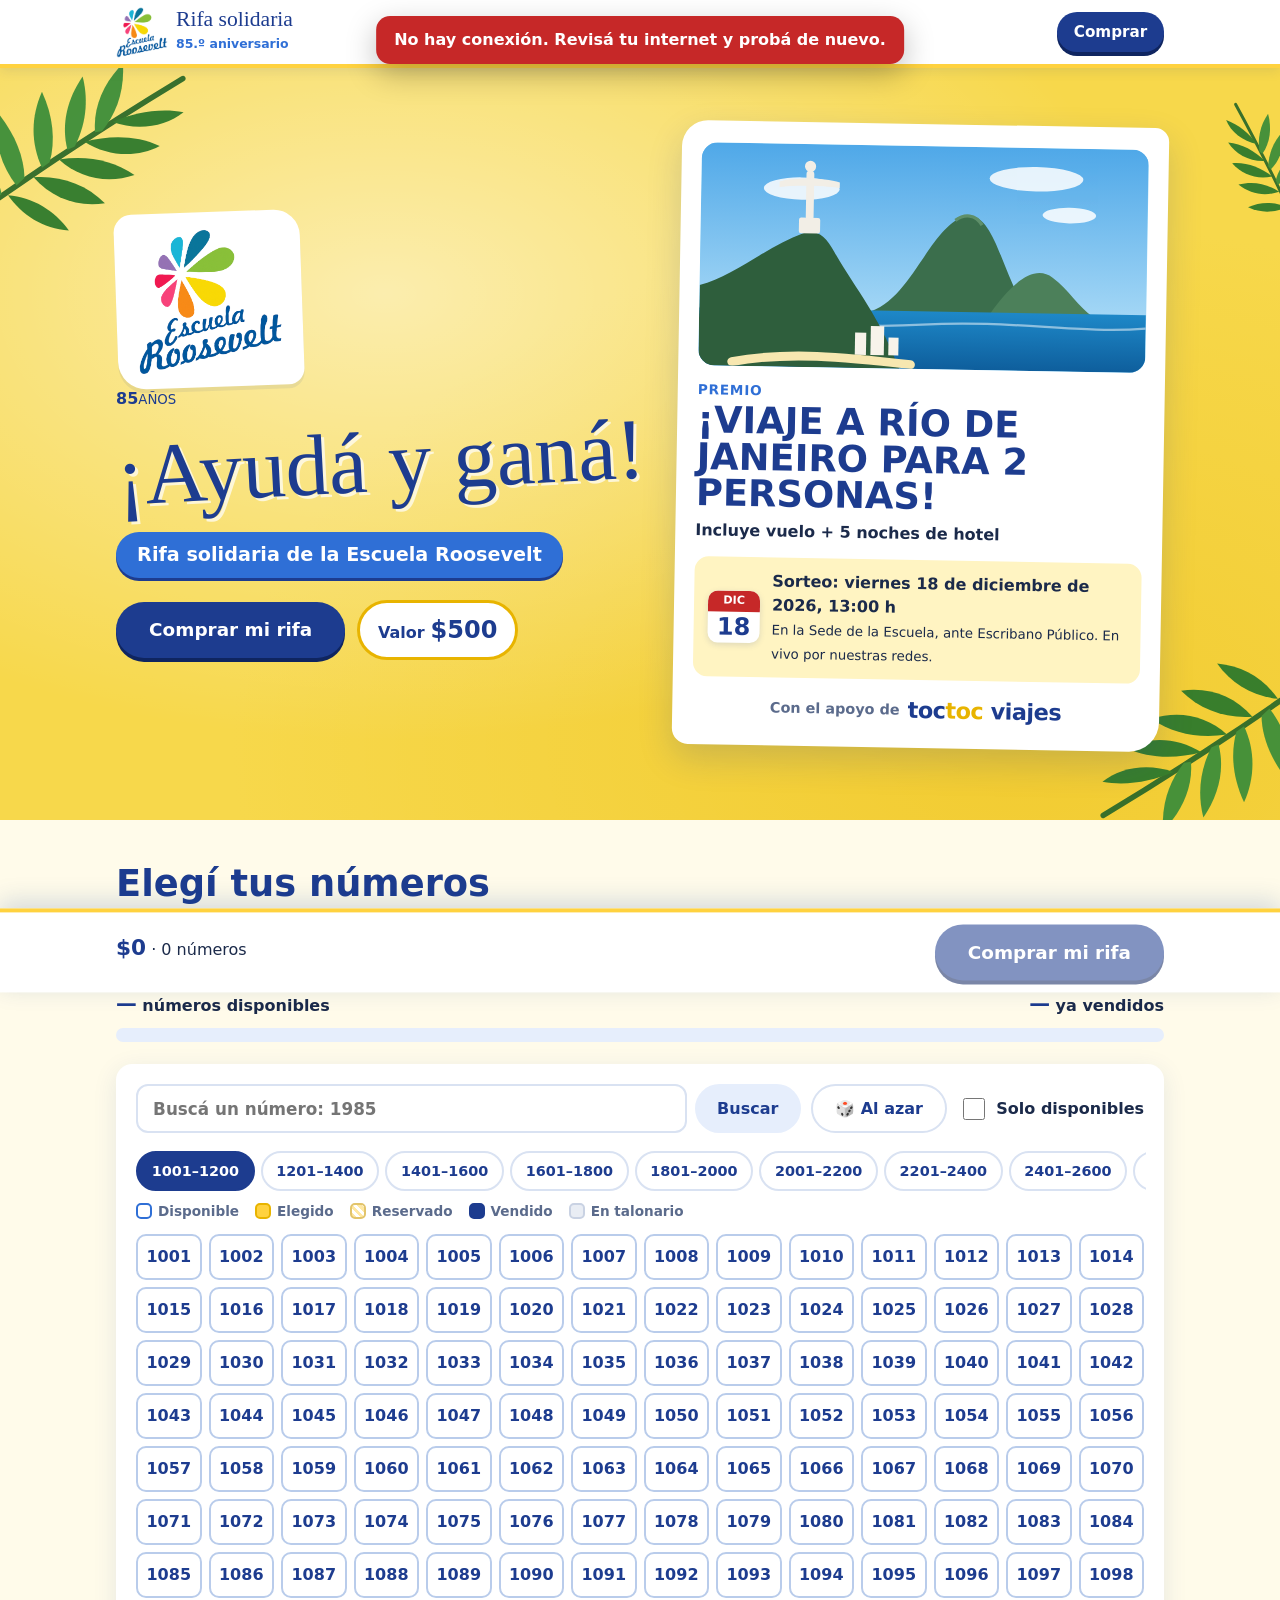
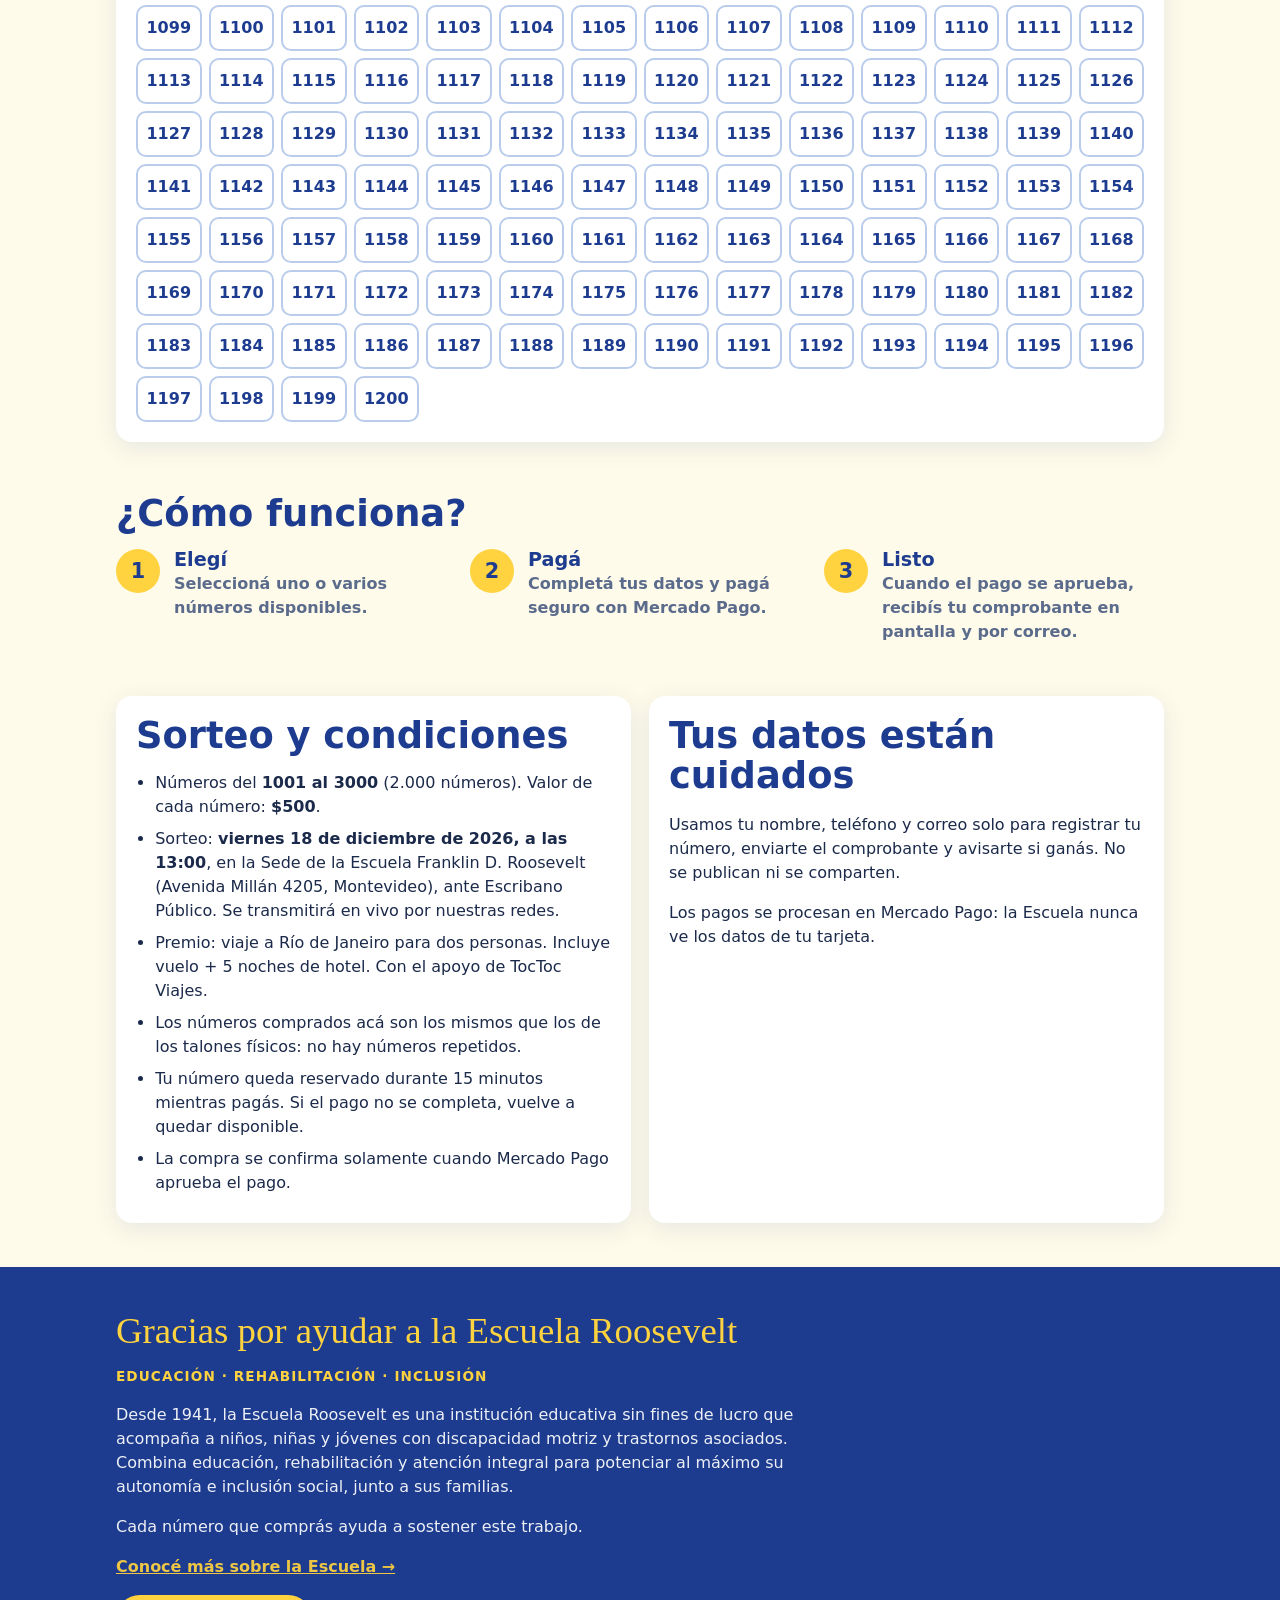
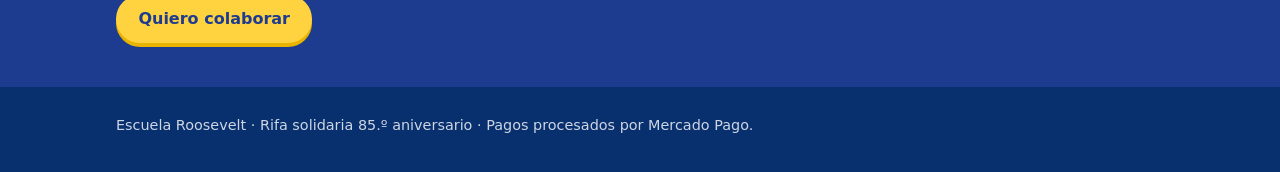
==== commit 15c8e8d8: "Add files via upload" ====
--- a/index.html
+++ b/index.html
@@ -23,7 +23,7 @@
     <div class="contenedor">
       <a class="marca" href="./">
         <img src="img/logo.png" alt="Escuela Roosevelt" width="52" height="52">
-        <div><b>Rifa solidaria</b><span>Campaña de recaudación</span></div>
+        <div><b>Rifa solidaria</b><span>85.º aniversario</span></div>
       </a>
       <nav>
         <a href="#numeros" class="btn btn-pri">Comprar</a>
@@ -38,8 +38,11 @@
       <img class="hoja h2" src="img/hoja.svg" alt="">
       <div class="contenedor">
         <div>
-          <div class="logo-escuela">
-            <img src="img/logo.png" alt="Escuela Roosevelt" width="150" height="151">
+          <div class="con-sello">
+            <div class="logo-escuela">
+              <img src="img/logo.png" alt="Escuela Roosevelt" width="150" height="151">
+            </div>
+            <div class="sello85" aria-label="85 años"><b>85</b><small>AÑOS</small></div>
           </div>
           <h1>¡Ayudá y ganá!</h1>
           <p class="sub"><span class="pildora">Rifa solidaria de la Escuela Roosevelt</span></p>
--- a/css/estilos.css
+++ b/css/estilos.css
@@ -87,7 +87,7 @@
 }
 .barra .contenedor { display: flex; align-items: center; gap: 12px; min-height: 64px; }
 .marca { display: flex; align-items: center; gap: 8px; color: var(--azul-osc); text-decoration: none; }
-.marca img { width: 44px; height: 44px; }
+.marca img { width: 52px; height: 52px; object-fit: contain; }
 .marca b { font-family: var(--fuente-script); font-weight: 400; font-size: 1.35rem; line-height: 1; display: block; }
 .marca span { font-size: .78rem; font-weight: 800; color: var(--azul); white-space: nowrap; }
 .marca b { white-space: nowrap; }
@@ -120,7 +120,8 @@
   display: inline-flex; align-items: center; gap: 8px; background: #fff; padding: 8px 18px 8px 10px;
   border-radius: 18px 26px 16px 28px; box-shadow: 0 4px 0 rgba(29, 60, 143, .08); transform: rotate(-2deg);
 }
-.logo-escuela img { width: 54px; height: 54px; }
+.logo-escuela { padding: 12px 18px; }
+.logo-escuela img { width: 150px; height: auto; }
 .logo-escuela div { font-family: var(--fuente-script); line-height: .95; color: var(--azul-osc); }
 .logo-escuela small { display: block; font-size: 1.05rem; }
 .logo-escuela b { display: block; font-weight: 400; font-size: 1.7rem; }
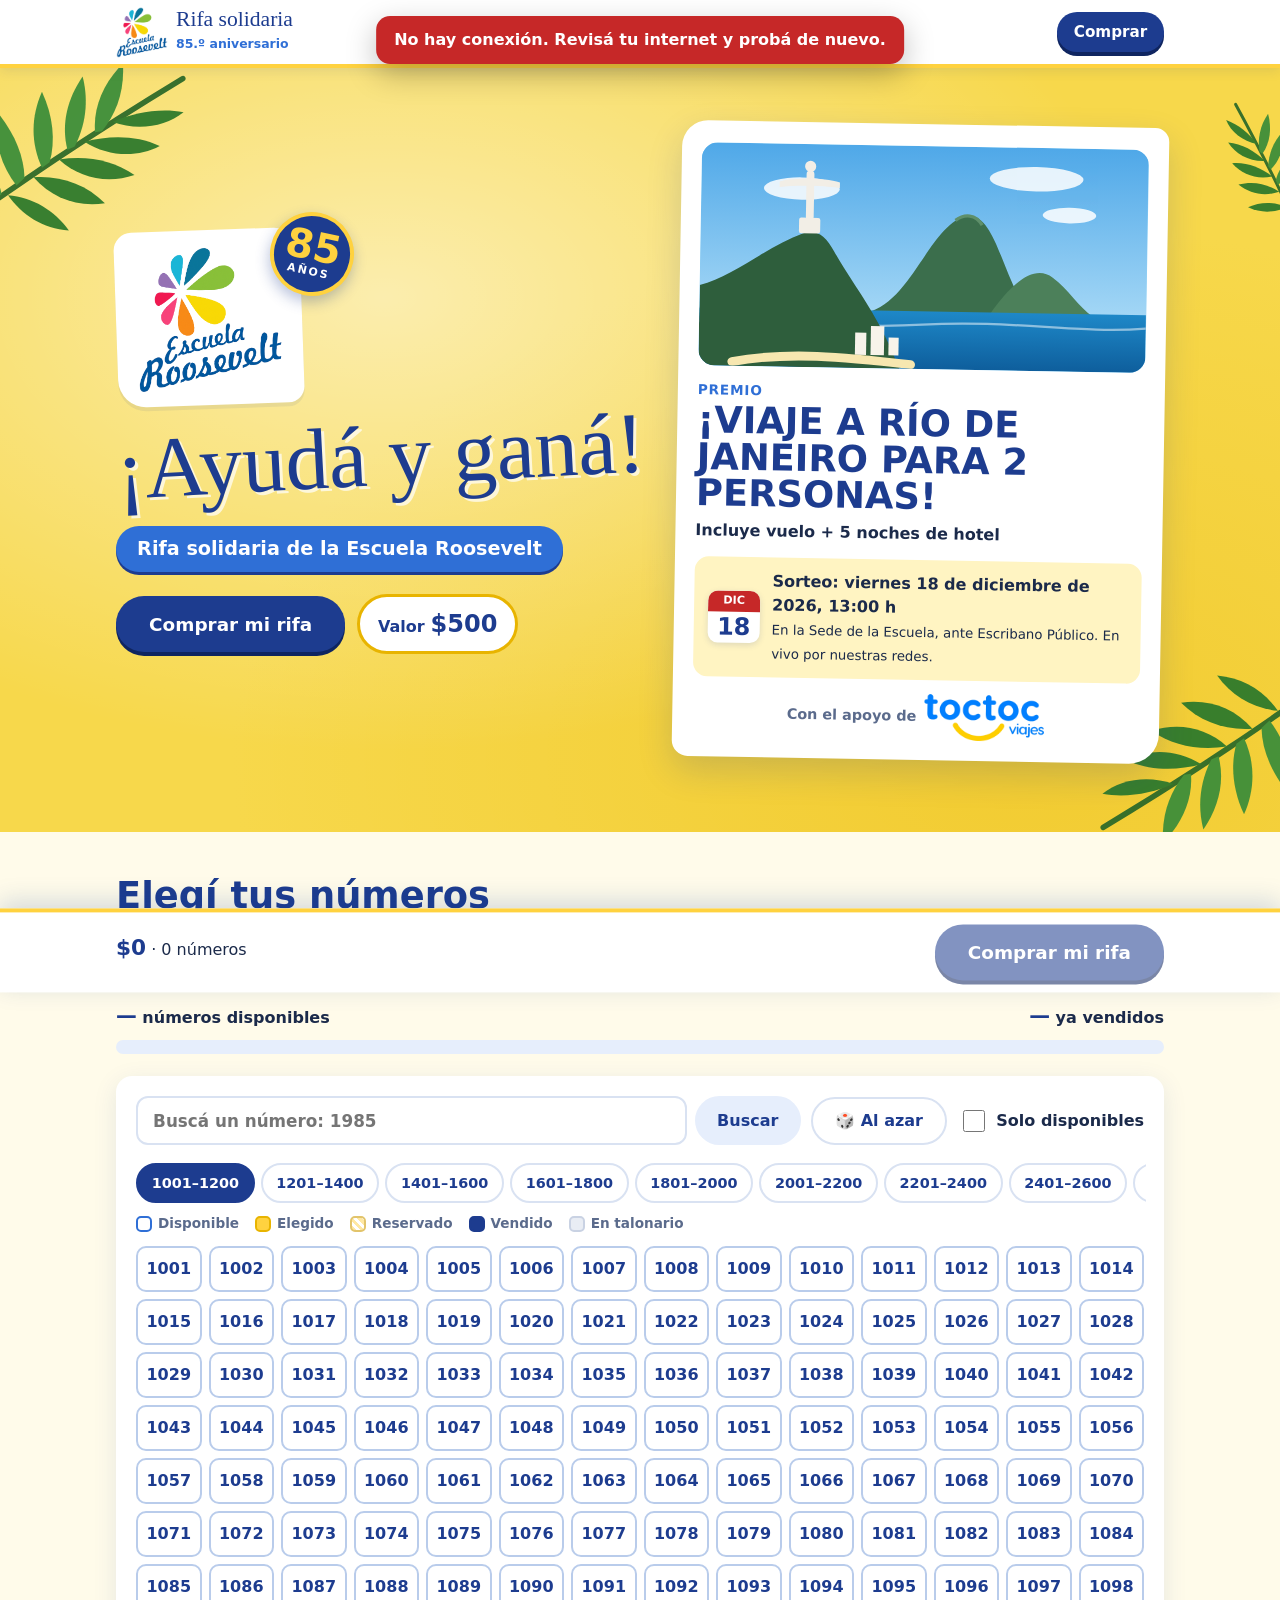
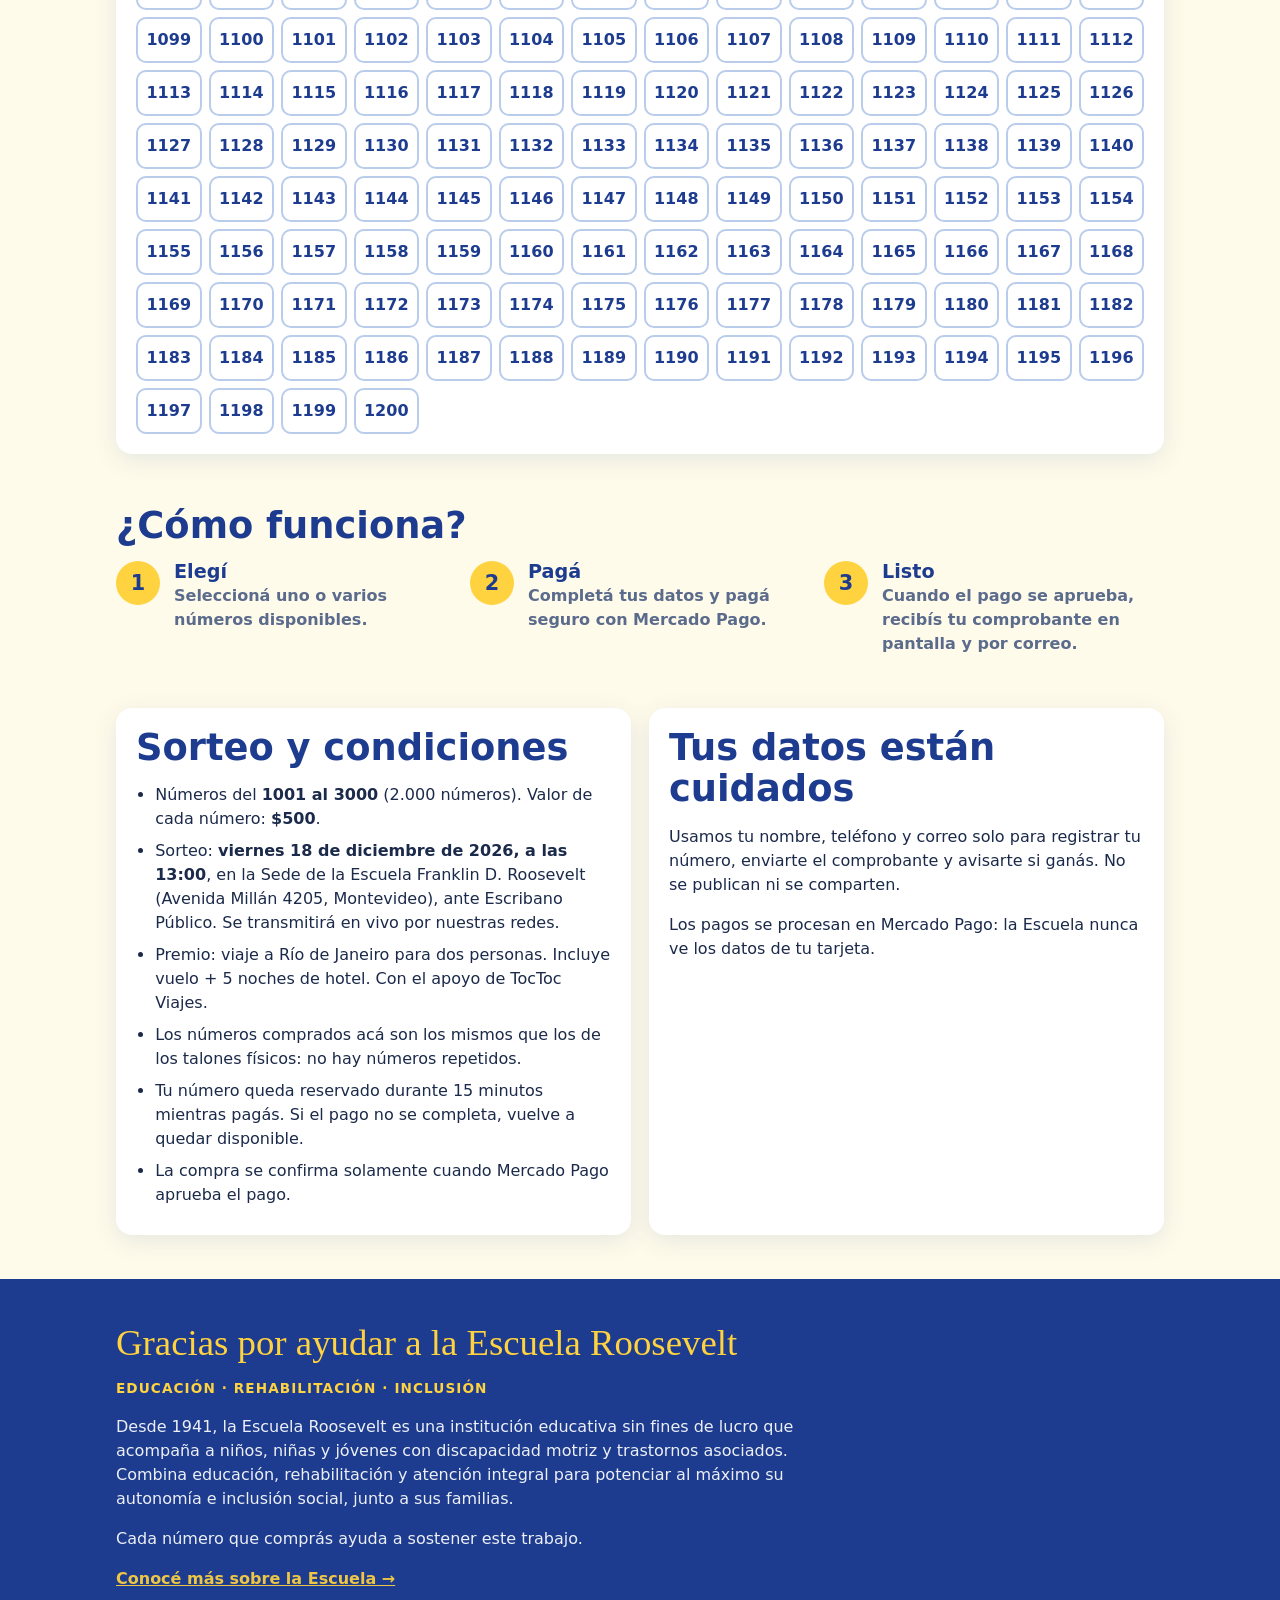
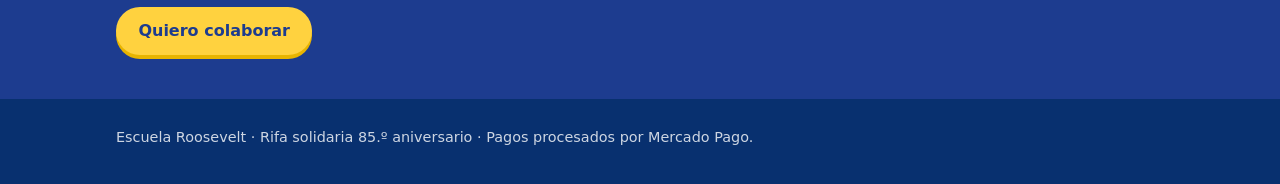
==== commit 81fb985a: "Add files via upload" ====
--- a/index.html
+++ b/index.html
@@ -87,7 +87,7 @@
             <div class="cal" aria-hidden="true"><small>DIC</small><b>18</b></div>
             <div><b>Sorteo: viernes 18 de diciembre de 2026, 13:00 h</b><br><small>En la Sede de la Escuela, ante Escribano Público. En vivo por nuestras redes.</small></div>
           </div>
-          <div class="apoyo">Con el apoyo de <b>toc<span>toc</span> viajes</b></div>
+          <div class="apoyo">Con el apoyo de <img src="img/toctoc.png" alt="TocToc Viajes" width="120" height="46"></div>
         </aside>
       </div>
     </section>
--- a/css/estilos.css
+++ b/css/estilos.css
@@ -121,6 +121,15 @@
   border-radius: 18px 26px 16px 28px; box-shadow: 0 4px 0 rgba(29, 60, 143, .08); transform: rotate(-2deg);
 }
 .logo-escuela { padding: 12px 18px; }
+.con-sello { position: relative; display: inline-block; }
+.sello85 {
+  position: absolute; right: -52px; top: -18px; width: 84px; height: 84px; border-radius: 50%;
+  background: var(--azul-osc); border: 4px solid var(--amarillo); transform: rotate(12deg);
+  display: flex; flex-direction: column; align-items: center; justify-content: center;
+  box-shadow: 0 6px 14px rgba(29, 60, 143, .3);
+}
+.sello85 b { font: 800 40px/.8 var(--fuente-titulo); color: var(--amarillo); }
+.sello85 small { font: 800 11px var(--fuente); color: #fff; letter-spacing: 2px; margin-top: 3px; }
 .logo-escuela img { width: 150px; height: auto; }
 .logo-escuela div { font-family: var(--fuente-script); line-height: .95; color: var(--azul-osc); }
 .logo-escuela small { display: block; font-size: 1.05rem; }
@@ -164,8 +173,7 @@
 .sorteo-fecha .cal small { display: block; background: var(--rojo); color: #fff; font-size: .7rem; padding: 2px 0; }
 .sorteo-fecha .cal b { display: block; font-family: var(--fuente-titulo); font-size: 1.5rem; color: var(--azul-osc); line-height: 1.3; }
 .apoyo { display: flex; align-items: center; gap: 8px; justify-content: center; margin-top: 14px; font-weight: 700; color: var(--texto-suave); font-size: .9rem; }
-.apoyo b { font-family: var(--fuente-titulo); font-size: 1.4rem; color: var(--azul-osc); letter-spacing: -.5px; }
-.apoyo b span { color: var(--amarillo-osc); }
+.apoyo img { width: 120px; height: auto; }
 
 @media (min-width: 860px) {
   .heroe .contenedor { grid-template-columns: 1.1fr 1fr; align-items: center; padding-top: 56px; padding-bottom: 72px; }
